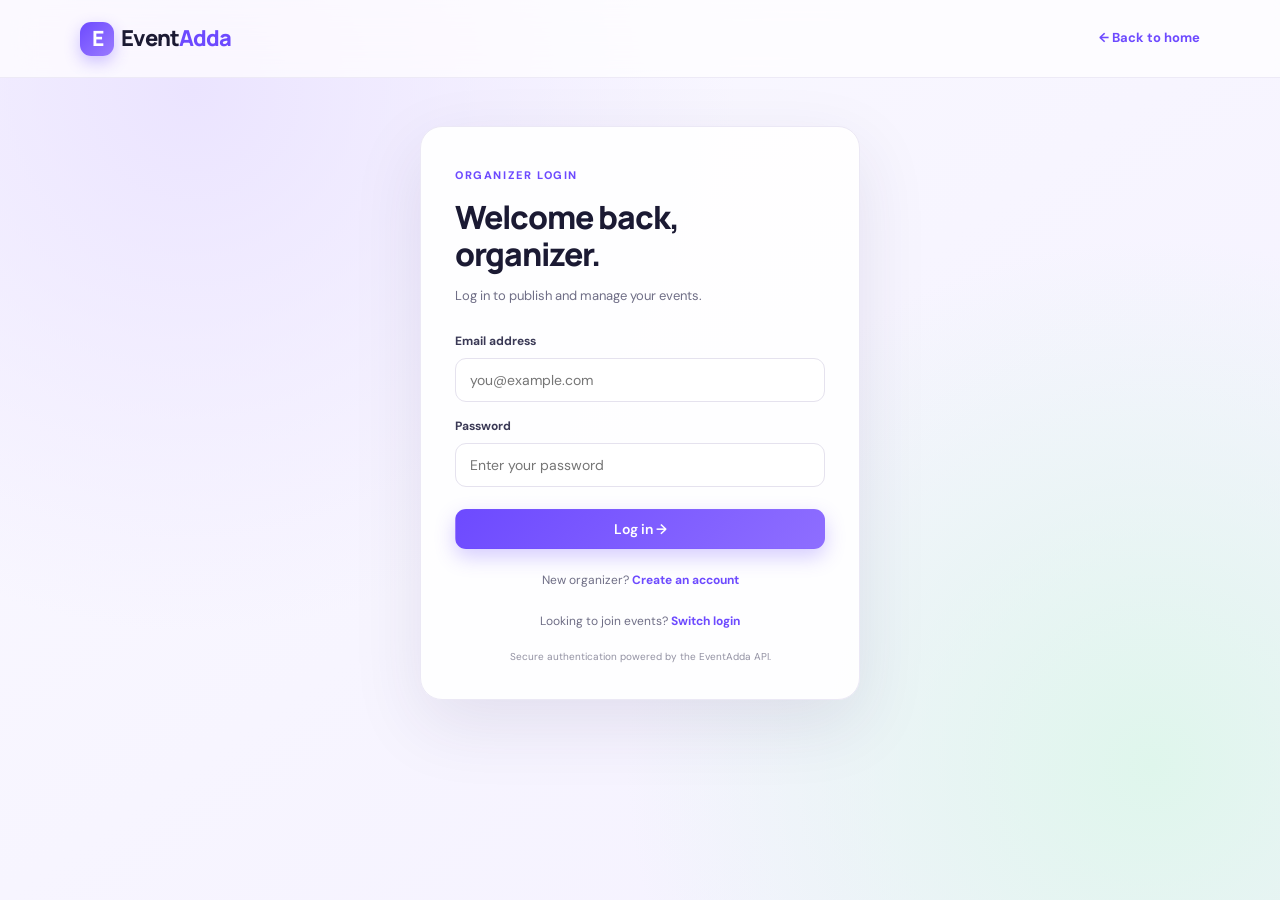
==== frontend/dashboard-organizer.html @ 8dee36c6 "feat: integrate Stage 1 backend and frontend" ====
<!doctype html><html lang="en"><head><meta charset="utf-8"><meta name="viewport" content="width=device-width,initial-scale=1"><title>Organizer dashboard | EventAdda</title><link rel="stylesheet" href="css/style.css"><link rel="stylesheet" href="css/extra.css"></head><body data-page="organizer-dashboard"><header class="header"><a class="brand" href="index.html"><span class="brand-icon">E</span> Event<span>Adda</span></a><nav><a href="events.html">All events</a><a href="index.html#categories">Categories</a><a href="index.html#how">How it works</a></nav><div class="header-actions"><a class="btn btn-light" href="login.html">Log in</a><a class="btn btn-primary" href="signup.html">Get started</a></div><button class="menu-toggle" aria-label="Open menu">☰</button></header><main class="container events-page"><span class="eyebrow">ORGANIZER DASHBOARD</span><h1>Welcome, <em id="userName"></em></h1><p class="muted">Manage your organizer profile and prepare your events.</p><div id="stage1ProfileSection" class="profile-panel"></div><div id="eventsStatusBanner"></div><div class="auth-wrap"><section class="auth-card auth-card-wide"><span class="eyebrow">YOUR EVENT</span><h1 id="formTitle">Publish a new event</h1><form id="eventForm"><div class="form-grid"><div class="field"><label for="evTitle">Event title</label><input id="evTitle" required maxlength="80" placeholder="e.g. Build for Tomorrow"></div><div class="field"><label for="evCategory">Category</label><select id="evCategory" required><option>Hackathon</option><option>Tech Talk</option><option>Workshop</option><option>Startup</option><option>Music</option><option>Sports</option><option>Art</option><option>Food</option></select></div><div class="field"><label for="evDate">Date</label><input id="evDate" type="date" required></div><div class="field"><label for="evTime">Start time</label><input id="evTime" type="time" required></div><div class="field"><label for="evMode">Mode</label><select id="evMode" required><option>In-person</option><option>Online</option><option>Hybrid</option></select></div><div class="field"><label for="evCity">City</label><input id="evCity" required maxlength="40" placeholder="e.g. Mumbai (or Online)"></div></div><label for="evVenue">Venue or meeting link</label><input id="evVenue" maxlength="120" placeholder="e.g. Innovation Hub, Andheri"><label for="evDesc">Short description</label><textarea id="evDesc" required maxlength="160" rows="2" placeholder="One or two lines shown on the event card"></textarea><label for="evDetails">Full details</label><textarea id="evDetails" maxlength="1500" rows="5" placeholder="Agenda, eligibility, prizes, what to bring…"></textarea><label for="evFormUrl">Google Form URL for registration</label><input id="evFormUrl" type="url" required placeholder="https://forms.gle/…"><button id="submitBtn" class="btn btn-primary full-width" type="submit">Publish event →</button><div id="cancelWrap" hidden><button id="cancelEdit" class="btn btn-light full-width" type="button">Cancel editing</button></div><p id="formMessage" class="form-message" aria-live="polite"></p></form></section></div><div class="section-heading dash-section"><div><span class="eyebrow">YOUR EVENTS</span><h2>Published by you</h2><p>Edit or delete the events you published.</p></div><a class="text-link" href="events.html">View all listings →</a></div><div id="myEvents" class="event-grid"></div><p id="myEmpty" class="empty-state" hidden>You have not published any events yet. Use the form above to publish your first one.</p><div class="section-heading dash-section"><div><span class="eyebrow">ALL EVENTS</span><h2>From other organizers</h2><p>You can view these, but only their owners can change them.</p></div></div><div id="otherEvents" class="event-grid"></div><p id="otherEmpty" class="empty-state" hidden>No events from other organizers yet.</p></main><footer class="footer"><a class="brand" href="index.html"><span class="brand-icon">E</span> Event<span>Adda</span></a><p>Discover. Connect. Participate.</p><span>© 2026 EventAdda</span></footer><script src="js/main.js"></script></body></html>
---- frontend/css/style.css ----
@import url('https://fonts.googleapis.com/css2?family=DM+Sans:wght@400;500;600;700&family=Manrope:wght@400;500;600;700;800&display=swap');

/* ============ Design tokens ============ */
:root{
  --ink:#1b1a33;--muted:#6f6e86;--purple:#6d4aff;--purple-dark:#5535df;--purple-soft:#f0ebff;
  --line:#ebe8f5;--surface:#fff;--soft:#f8f7fc;
  --grad:linear-gradient(135deg,#6d4aff 0%,#9a7bff 100%);
  --shadow-sm:0 4px 14px rgba(40,28,100,.06);
  --shadow-md:0 18px 44px rgba(40,28,100,.11);
  --ease:cubic-bezier(.22,.8,.3,1);
}
*{box-sizing:border-box}
html{scroll-behavior:smooth;scroll-padding-top:92px}
body{margin:0;font-family:'DM Sans',Arial,sans-serif;color:var(--ink);background:#fff;line-height:1.6;-webkit-font-smoothing:antialiased;overflow-x:hidden}
::selection{background:#d9cfff;color:var(--ink)}
a{color:inherit;text-decoration:none}
.container{width:min(1120px,calc(100% - 48px));margin:auto}

/* ============ Keyframes ============ */
@keyframes fadeUp{from{opacity:0;transform:translateY(18px)}to{opacity:1;transform:none}}
@keyframes fadeIn{from{opacity:0}to{opacity:1}}
@keyframes floatTilt{0%,100%{transform:rotate(-2deg) translateY(0)}50%{transform:rotate(-2deg) translateY(-12px)}}
@keyframes float{0%,100%{transform:translateY(0)}50%{transform:translateY(-9px)}}
@keyframes drift{from{background-position:0 0,0 0}to{background-position:35% 25%,0 0}}
@keyframes shine{from{transform:translateX(-120%) skewX(-20deg)}to{transform:translateX(220%) skewX(-20deg)}}
@keyframes pulseDot{0%,100%{box-shadow:0 0 0 0 rgba(109,74,255,.35)}50%{box-shadow:0 0 0 7px rgba(109,74,255,0)}}

/* ============ Header ============ */
.header{position:sticky;top:0;z-index:50;height:78px;padding:0 max(24px,calc((100% - 1120px)/2));display:flex;align-items:center;justify-content:space-between;gap:24px;background:rgba(255,255,255,.82);backdrop-filter:saturate(180%) blur(16px);-webkit-backdrop-filter:saturate(180%) blur(16px);border-bottom:1px solid rgba(235,232,245,.9);animation:fadeIn .6s ease both}
.brand{display:inline-flex;align-items:center;gap:7px;font-family:Manrope,sans-serif;font-size:22px;font-weight:800;letter-spacing:-1px;white-space:nowrap}
.brand>span:last-child{color:var(--purple);margin-left:-7px}
.brand-icon{display:inline-grid;place-items:center;width:34px;height:34px;border-radius:11px;background:var(--grad);color:#fff;font-size:21px;box-shadow:0 6px 16px rgba(109,74,255,.32);transition:transform .4s var(--ease)}
.brand:hover .brand-icon{transform:rotate(-8deg) scale(1.08)}
.header nav{display:flex;gap:30px;color:#5f5e76;font-size:14px;font-weight:500}
.header nav a{position:relative;padding:4px 0;transition:color .25s}
.header nav a::after{content:"";position:absolute;left:0;bottom:-2px;width:100%;height:2px;border-radius:2px;background:var(--grad);transform:scaleX(0);transform-origin:left;transition:transform .35s var(--ease)}
.header nav a:hover,.text-link:hover{color:var(--purple)}
.header nav a:hover::after{transform:scaleX(1)}
.header-actions{display:flex;gap:10px}
.menu-toggle{display:none;border:0;background:none;font-size:24px;cursor:pointer;color:var(--ink);transition:transform .25s}
.menu-toggle:active{transform:scale(.9)}

/* ============ Buttons ============ */
.btn{position:relative;overflow:hidden;display:inline-flex;align-items:center;justify-content:center;gap:10px;padding:10px 17px;border:1px solid transparent;border-radius:11px;font:600 14px 'DM Sans',sans-serif;cursor:pointer;transition:transform .25s var(--ease),box-shadow .25s,background .3s,border-color .25s,color .25s}
.btn:active{transform:scale(.97)}
.btn-primary{background:var(--grad);background-size:140% 100%;background-position:0 0;color:#fff;box-shadow:0 8px 20px rgba(109,74,255,.28)}
.btn-primary::after{content:"";position:absolute;top:0;bottom:0;left:0;width:40%;background:linear-gradient(90deg,transparent,rgba(255,255,255,.35),transparent);transform:translateX(-120%) skewX(-20deg);pointer-events:none}
.btn-primary:hover{background-position:100% 0;transform:translateY(-2px);box-shadow:0 14px 28px rgba(109,74,255,.36)}
.btn-primary:hover::after{animation:shine .9s ease}
.btn-light{background:#fff;border-color:#e8e5f0;color:var(--ink)}
.btn-light:hover{border-color:#bdb0ff;color:var(--purple);transform:translateY(-2px);box-shadow:var(--shadow-sm)}
.btn-large{padding:14px 22px;font-size:15px;border-radius:12px}
.btn:focus-visible,a:focus-visible,input:focus-visible,select:focus-visible{outline:2px solid #a99aff;outline-offset:2px}
.full-width{width:100%}

/* ============ Typography ============ */
.eyebrow{display:inline-block;font-size:11px;font-weight:800;letter-spacing:1.6px;color:var(--purple)}
h1,h2,h3{font-family:Manrope,sans-serif;letter-spacing:-1px;line-height:1.16;margin-top:0}
h1{font-size:clamp(38px,4.6vw,58px);margin:17px 0 20px;font-weight:800}
h1 em{font-style:normal;background:var(--grad);-webkit-background-clip:text;background-clip:text;color:transparent;-webkit-text-fill-color:transparent}
.hero-copy>p,.section-heading p,.muted{color:var(--muted)}

/* ============ Hero ============ */
.hero{display:grid;grid-template-columns:1.05fr .95fr;gap:65px;align-items:center;padding-top:78px;padding-bottom:82px;min-height:560px}
.hero-copy>*{animation:fadeUp .8s var(--ease) both}
.hero-copy>:nth-child(1){animation-delay:.05s}
.hero-copy>:nth-child(2){animation-delay:.15s}
.hero-copy>:nth-child(3){animation-delay:.25s}
.hero-copy>:nth-child(4){animation-delay:.35s}
.hero-copy>:nth-child(5){animation-delay:.45s}
.hero-copy>p{max-width:510px;font-size:17px;line-height:1.8}
.hero-actions{display:flex;gap:10px;flex-wrap:wrap;margin-top:28px}
.trust-note{margin-top:25px;color:#7a7990;font-size:12px}
.hero-art{position:relative;min-height:390px;display:grid;place-items:center;border-radius:35px;background:radial-gradient(circle at 70% 20%,#e1d7ff 0,transparent 38%),radial-gradient(circle at 20% 85%,#d9f5ea 0,transparent 40%),linear-gradient(145deg,#f7f4ff,#f1efff 65%,#e7f8f2);background-size:130% 130%,130% 130%,100% 100%;overflow:visible;animation:drift 14s ease-in-out infinite alternate,fadeUp .9s var(--ease) .2s both;box-shadow:inset 0 0 0 1px rgba(255,255,255,.7)}
.event-preview{width:min(310px,75%);background:#fff;border-radius:20px;overflow:hidden;box-shadow:0 30px 70px rgba(58,40,123,.2);transform:rotate(-2deg);animation:floatTilt 7s ease-in-out infinite}
.preview-banner{height:145px;background:linear-gradient(135deg,#6d4aff,#a994ff 70%,#c4b6ff);padding:18px;color:#fff;font-size:9px;letter-spacing:1.4px;font-weight:800}
.banner-symbol{font-size:76px;line-height:1.25;text-align:center;color:rgba(255,255,255,.6)}
.preview-body{padding:20px}
.preview-body h3{font-size:20px;margin:12px 0 6px}
.preview-body p,.event-card-body p{font-size:13px;color:var(--muted)}
.preview-footer{display:flex;align-items:center;justify-content:space-between;font-size:10px;color:#77778c;margin-top:18px}
.match{background:#e5f8ef;color:#168257;padding:5px 7px;border-radius:6px;font-size:10px;font-weight:700}
.floating-card{position:absolute;display:flex;gap:11px;align-items:center;background:rgba(255,255,255,.92);backdrop-filter:blur(10px);-webkit-backdrop-filter:blur(10px);padding:13px 16px;border-radius:14px;box-shadow:0 14px 36px rgba(51,36,93,.14);font-size:12px;border:1px solid rgba(255,255,255,.8)}
.floating-card small{display:block;color:var(--muted);font-size:10px;margin-top:2px}
.floating-top{top:40px;right:-20px;animation:float 5.5s ease-in-out infinite}
.floating-bottom{bottom:35px;left:-22px;animation:float 6.5s ease-in-out -2s infinite}
.float-icon{width:32px;height:32px;border-radius:10px;background:var(--purple-soft);color:var(--purple);display:grid;place-items:center;font-size:18px}
.green-icon{background:#e5f8ef;color:#168257}

/* ============ Tags ============ */
.tag,.pill{font-size:10px;font-weight:800;letter-spacing:.4px;padding:5px 9px;border-radius:7px;display:inline-block}
.tag-purple{color:#6847e8;background:#f0ebff}
.tag-orange{color:#b85b1b;background:#fff0e5}
.tag-green{color:#19805c;background:#e5f8ef}
.tag-pink{color:#b8407d;background:#ffedf5}

/* ============ Sections ============ */
.section{padding-top:35px;padding-bottom:90px}
.section-heading{display:flex;align-items:end;justify-content:space-between;gap:20px;margin-bottom:28px}
.section-heading h2,.cta h2{font-size:34px;margin:10px 0}
.section-heading p{margin:0}
.text-link{font-size:13px;font-weight:700;color:var(--purple);white-space:nowrap;transition:color .25s,transform .25s}
.text-link:hover{transform:translateX(3px)}

/* ============ Category cards ============ */
.category-grid{display:grid;grid-template-columns:repeat(4,1fr);gap:16px}
.category-card{--c:#6d4aff;--cs:#eee9ff;position:relative;overflow:hidden;padding:23px 20px 21px;border:1px solid var(--line);border-radius:18px;background:#fff;transition:transform .35s var(--ease),box-shadow .35s,border-color .3s;animation:fadeUp .7s var(--ease) both}
.category-card::before{content:"";position:absolute;left:0;right:0;top:0;height:3px;background:var(--c);transform:scaleX(0);transform-origin:left;transition:transform .45s var(--ease)}
.category-card::after{content:"";position:absolute;right:-40px;top:-40px;width:130px;height:130px;border-radius:50%;background:var(--cs);opacity:0;transform:scale(.6);transition:opacity .4s,transform .5s var(--ease);z-index:0}
.category-card>*{position:relative;z-index:1}
.category-card:hover{transform:translateY(-6px);box-shadow:var(--shadow-md);border-color:transparent}
.category-card:hover::before{transform:scaleX(1)}
.category-card:hover::after{opacity:.7;transform:scale(1)}
.category-card:nth-child(1){animation-delay:.04s}.category-card:nth-child(2){animation-delay:.08s}.category-card:nth-child(3){animation-delay:.12s}.category-card:nth-child(4){animation-delay:.16s}.category-card:nth-child(5){animation-delay:.2s}.category-card:nth-child(6){animation-delay:.24s}.category-card:nth-child(7){animation-delay:.28s}.category-card:nth-child(8){animation-delay:.32s}
.category-icon{width:48px;height:48px;display:grid;place-items:center;border-radius:14px;font-size:25px;background:var(--cs);color:var(--c);transition:transform .45s var(--ease)}
.category-card:hover .category-icon{transform:scale(1.12) rotate(-6deg)}
.category-card h3{font-size:17px;margin:20px 0 8px;letter-spacing:-.4px}
.category-card p{font-size:12px;color:var(--muted);min-height:40px;margin:0 0 17px}
.category-card b{display:inline-block;font-size:11px;color:var(--c);transition:transform .3s var(--ease)}
.category-card:hover b{transform:translateX(5px)}
.purple-card{--c:#6d4aff;--cs:#eee9ff}
.orange-card{--c:#d36b20;--cs:#fff0e5}
.green-card{--c:#168257;--cs:#e5f8ef}
.pink-card{--c:#c04480;--cs:#ffedf5}

/* ============ How it works ============ */
.how-section{background:linear-gradient(180deg,#faf9fe,#f5f2ff);padding:78px 0}
.centered{justify-content:center;text-align:center}
.steps-grid{display:grid;grid-template-columns:repeat(3,1fr);gap:22px;margin-top:38px}
.step{background:#fff;border:1px solid var(--line);border-radius:18px;padding:26px;transition:transform .35s var(--ease),box-shadow .35s}
.step:hover{transform:translateY(-5px);box-shadow:var(--shadow-md)}
.step>span{display:inline-block;color:var(--purple);font-size:12px;font-weight:800;background:var(--purple-soft);padding:8px 10px;border-radius:9px;transition:background .3s,color .3s}
.step:hover>span{background:var(--grad);color:#fff}
.step h3{font-size:18px;margin:22px 0 9px}
.step p{font-size:13px;color:var(--muted);margin:0}

/* ============ CTA ============ */
.cta{display:flex;justify-content:space-between;align-items:center;gap:24px;margin-top:70px;margin-bottom:70px;padding:52px 56px;border-radius:28px;background:linear-gradient(135deg,#f4f0ff,#ebe6ff 55%,#e4f8f0);box-shadow:inset 0 0 0 1px rgba(255,255,255,.8)}
.cta h2{max-width:570px}
.cta p{color:var(--muted);margin-bottom:0}

/* ============ Footer ============ */
.footer{border-top:1px solid var(--line);padding:24px max(24px,calc((100% - 1120px)/2));display:flex;align-items:center;justify-content:space-between;gap:20px;color:var(--muted);font-size:11px}
.footer .brand{color:var(--ink);font-size:18px}
.footer .brand-icon{width:29px;height:29px;font-size:17px}
.footer p{margin:0}

/* ============ Auth ============ */
.auth-page{min-height:100vh;background:radial-gradient(circle at 15% 10%,#ebe4ff 0,transparent 40%),radial-gradient(circle at 90% 85%,#dff6ec 0,transparent 38%),linear-gradient(145deg,#faf9ff,#f4f1ff);background-attachment:fixed}
.auth-page .header{padding-left:max(24px,calc((100% - 1120px)/2));padding-right:max(24px,calc((100% - 1120px)/2));background:rgba(255,255,255,.7)}
.auth-wrap{padding:48px 20px 65px;display:flex;justify-content:center}
.auth-card{width:min(440px,100%);background:rgba(255,255,255,.94);border:1px solid var(--line);border-radius:22px;padding:34px;box-shadow:0 24px 70px rgba(51,36,93,.10);animation:fadeUp .8s var(--ease) both}
.auth-card-wide{width:min(650px,100%)}
.auth-card h1{font-size:32px;margin:12px 0}
.auth-card .muted{font-size:13px;margin-bottom:25px}
.auth-card form>label,.field label{display:block;font-size:12px;font-weight:700;margin:15px 0 7px;color:#3a3955}
.auth-card input:not([type=checkbox]),.auth-card select,.filter-row input,.filter-row select{width:100%;padding:12px 14px;border:1px solid #e5e2ee;border-radius:11px;background:#fff;color:var(--ink);font:14px 'DM Sans',sans-serif;outline:none;transition:border-color .25s,box-shadow .25s,transform .25s}
.auth-card input:hover:not([type=checkbox]),.auth-card select:hover,.filter-row input:hover,.filter-row select:hover{border-color:#cfc6f5}
.auth-card input:focus,.auth-card select:focus,.filter-row input:focus,.filter-row select:focus{border-color:#8f78ff;box-shadow:0 0 0 4px rgba(109,74,255,.12)}
.auth-card form>.btn{margin-top:22px}
.auth-bottom{text-align:center;font-size:12px;color:var(--muted);margin:22px 0 0}
.auth-bottom a{color:var(--purple);font-weight:700;transition:opacity .2s}
.auth-bottom a:hover{opacity:.7}
.fine-print{font-size:10px;color:#9291a2;text-align:center;margin:18px 0 0}
.form-message{font-size:12px;color:#b84040}
.form-message:not(:empty){animation:fadeUp .35s var(--ease) both}
.form-message.success{color:#168257}
.form-grid{display:grid;grid-template-columns:1fr 1fr;gap:0 16px}
.field label{margin-top:11px}
fieldset{border:1px solid var(--line);border-radius:14px;margin:22px 0 0;padding:15px}
legend{font-size:12px;font-weight:700;padding:0 6px}
.interest-options{display:grid;grid-template-columns:1fr 1fr;gap:12px;font-size:12px}
.interest-options label{display:flex;gap:8px;align-items:center;cursor:pointer;transition:color .2s}
.interest-options label:hover{color:var(--purple)}
.interest-options input{accent-color:var(--purple);width:15px;height:15px;cursor:pointer}

/* ============ Events ============ */
.events-page{padding-top:60px;padding-bottom:90px}
.events-page>*{animation:fadeUp .7s var(--ease) both}
.events-page>:nth-child(2){animation-delay:.05s}
.events-page>:nth-child(3){animation-delay:.1s}
.events-page>:nth-child(4){animation-delay:.15s}
.events-page h1{font-size:43px;margin:12px 0}
.events-page>.muted{margin-top:-5px}
.filter-row{display:flex;gap:12px;margin:28px 0 22px}
.filter-row input{flex:1}
.filter-row select{width:200px;cursor:pointer}
.demo-notice{background:#fff8e8;border:1px solid #f6e7bd;color:#8b6817;border-radius:11px;padding:12px 15px;font-size:12px;margin-bottom:22px}
.event-grid{display:grid;grid-template-columns:repeat(4,1fr);gap:18px}
.event-card{border:1px solid var(--line);border-radius:17px;overflow:hidden;background:#fff;transition:transform .35s var(--ease),box-shadow .35s,border-color .3s;animation:fadeUp .5s var(--ease) both}
.event-card:nth-child(2){animation-delay:.04s}.event-card:nth-child(3){animation-delay:.08s}.event-card:nth-child(4){animation-delay:.12s}.event-card:nth-child(n+5){animation-delay:.16s}
.event-card:hover{transform:translateY(-6px);box-shadow:var(--shadow-md);border-color:transparent}
.event-card-art{height:145px;display:flex;align-items:center;justify-content:center;position:relative;font-size:70px;overflow:hidden;transition:transform .6s var(--ease)}
.event-card:hover .event-card-art{transform:scale(1.05)}
.event-card-art>span{position:absolute;left:14px;top:13px;font-size:9px;letter-spacing:1px;font-weight:800}
.art-purple{background:linear-gradient(135deg,#f1ecff,#ddd3ff);color:#7654f6}
.art-orange{background:linear-gradient(135deg,#fff3ea,#ffdcc2);color:#d36b20}
.art-green{background:linear-gradient(135deg,#eafaf2,#c9efdc);color:#168257}
.art-pink{background:linear-gradient(135deg,#fff0f6,#ffd3e5);color:#c04480}
.event-card-body{padding:16px}
.event-card-body h3{font-size:17px;margin:12px 0 6px;letter-spacing:-.4px}
.event-card-body p{min-height:60px}
.event-meta{font-size:11px;color:var(--muted);margin:15px 0}
.event-card-body .btn{font-size:11px;padding:9px}
.empty-state{text-align:center;padding:35px;color:var(--muted)}

/* ============ Responsive ============ */
@media(max-width:900px){
  .hero{gap:35px}
  .category-grid,.event-grid{grid-template-columns:repeat(2,1fr)}
  .floating-top{right:-8px}
  .floating-bottom{left:-8px}
  .header nav{gap:15px}
}
@media(max-width:650px){
  .header{height:68px}
  .header nav,.header-actions{display:none}
  .menu-toggle{display:block}
  .header.menu-open{height:auto;min-height:68px;flex-wrap:wrap;padding-top:16px;padding-bottom:16px}
  .header.menu-open nav,.header.menu-open .header-actions{display:flex;width:100%;justify-content:center;animation:fadeUp .35s var(--ease) both}
  .hero{grid-template-columns:1fr;padding-top:52px;padding-bottom:55px;gap:38px}
  .hero-art{min-height:340px;margin:0 10px}
  .floating-top{right:-10px;top:22px}
  .floating-bottom{left:-10px;bottom:20px}
  .section{padding-bottom:60px}
  .section-heading{align-items:start;flex-direction:column}
  .section-heading h2,.cta h2{font-size:28px}
  .category-grid,.steps-grid,.event-grid{grid-template-columns:1fr 1fr;gap:11px}
  .category-card{padding:17px 14px}
  .category-card h3{font-size:15px}
  .category-card p{font-size:11px}
  .category-card b{font-size:10px}
  .how-section{padding:58px 0}
  .steps-grid{grid-template-columns:1fr}
  .cta{align-items:start;flex-direction:column;padding:34px 24px;margin-top:52px;margin-bottom:52px;border-radius:22px}
  .footer{align-items:flex-start;flex-direction:column;gap:10px}
  .form-grid{grid-template-columns:1fr}
  .auth-card{padding:25px 20px}
  .auth-wrap{padding-top:25px}
  .filter-row{flex-direction:column}
  .filter-row select{width:100%}
  .events-page{padding-top:40px}
  .events-page h1{font-size:34px}
}
@media(max-width:390px){
  .category-grid,.event-grid{grid-template-columns:1fr}
  .hero-actions .btn{width:100%}
  .interest-options{grid-template-columns:1fr}
}

/* ============ Respect reduced motion ============ */
@media(prefers-reduced-motion:reduce){
  *,*::before,*::after{animation-duration:.01ms!important;animation-iteration-count:1!important;transition-duration:.01ms!important;scroll-behavior:auto!important}
}
---- frontend/css/extra.css ----
/* Rules for the dashboard / detail elements added with the new features. */
.auth-card textarea{width:100%;padding:12px 14px;border:1px solid #e5e2ee;border-radius:11px;background:#fff;color:var(--ink);font:14px 'DM Sans',sans-serif;outline:none;resize:vertical;transition:border-color .25s,box-shadow .25s}
.auth-card textarea:hover{border-color:#cfc6f5}
.auth-card textarea:focus{border-color:#8f78ff;box-shadow:0 0 0 4px rgba(109,74,255,.12)}
.stack{display:grid;gap:10px;margin-top:22px}
.event-card-body .stack{margin-top:0}
.pre{white-space:pre-line}
#cancelWrap .btn{margin-top:12px}
.dash-section{margin-top:60px}
.btn[disabled]{opacity:.6;cursor:not-allowed;transform:none!important}
.profile-panel{margin:24px 0 32px}
.profile-panel .auth-card{width:100%;max-width:100%;padding:26px 28px}
.profile-header{display:flex;align-items:center;justify-content:space-between;gap:16px;flex-wrap:wrap}
.profile-summary{display:flex;gap:12px;flex-wrap:wrap;margin-top:10px;font-size:13px;color:var(--muted)}
.status-banner{background:#f4f0ff;border:1px solid #dfd6ff;color:#4a32b8;border-radius:12px;padding:13px 16px;font-size:13px;margin:18px 0 22px;display:flex;align-items:center;justify-content:space-between;gap:12px;flex-wrap:wrap}
.status-banner.warn{background:#fff8e8;border-color:#f6e7bd;color:#8b6817}
.status-banner.error{background:#fff0f0;border-color:#f5c2c2;color:#a63232}
.inline-actions{display:flex;gap:10px;flex-wrap:wrap;margin-top:14px}
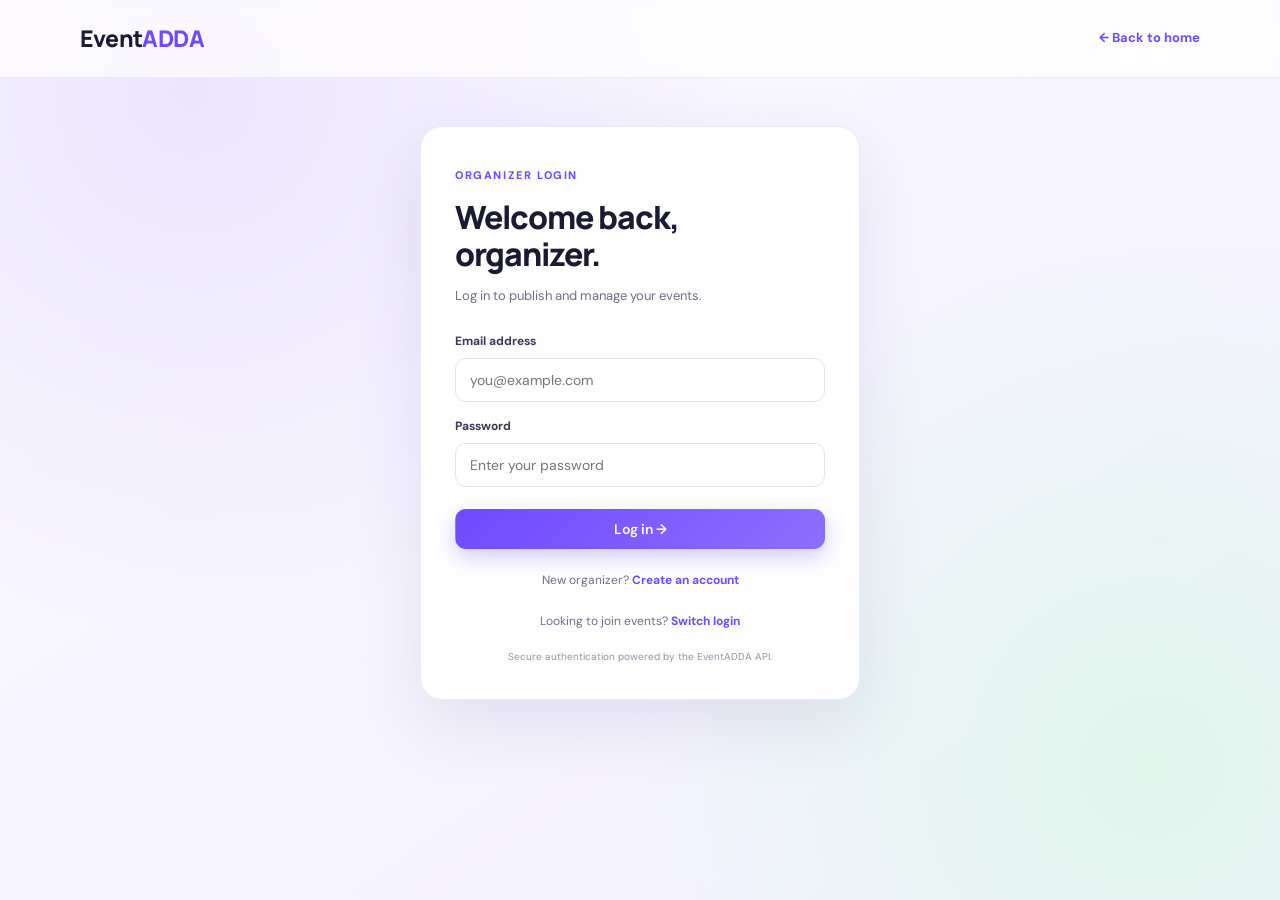
==== commit 6faabc88: "Complete Stage 2 and redesign EventADDA frontend" ====
--- a/frontend/dashboard-organizer.html
+++ b/frontend/dashboard-organizer.html
@@ -1 +1 @@
-<!doctype html><html lang="en"><head><meta charset="utf-8"><meta name="viewport" content="width=device-width,initial-scale=1"><title>Organizer dashboard | EventAdda</title><link rel="stylesheet" href="css/style.css"><link rel="stylesheet" href="css/extra.css"></head><body data-page="organizer-dashboard"><header class="header"><a class="brand" href="index.html"><span class="brand-icon">E</span> Event<span>Adda</span></a><nav><a href="events.html">All events</a><a href="index.html#categories">Categories</a><a href="index.html#how">How it works</a></nav><div class="header-actions"><a class="btn btn-light" href="login.html">Log in</a><a class="btn btn-primary" href="signup.html">Get started</a></div><button class="menu-toggle" aria-label="Open menu">☰</button></header><main class="container events-page"><span class="eyebrow">ORGANIZER DASHBOARD</span><h1>Welcome, <em id="userName"></em></h1><p class="muted">Manage your organizer profile and prepare your events.</p><div id="stage1ProfileSection" class="profile-panel"></div><div id="eventsStatusBanner"></div><div class="auth-wrap"><section class="auth-card auth-card-wide"><span class="eyebrow">YOUR EVENT</span><h1 id="formTitle">Publish a new event</h1><form id="eventForm"><div class="form-grid"><div class="field"><label for="evTitle">Event title</label><input id="evTitle" required maxlength="80" placeholder="e.g. Build for Tomorrow"></div><div class="field"><label for="evCategory">Category</label><select id="evCategory" required><option>Hackathon</option><option>Tech Talk</option><option>Workshop</option><option>Startup</option><option>Music</option><option>Sports</option><option>Art</option><option>Food</option></select></div><div class="field"><label for="evDate">Date</label><input id="evDate" type="date" required></div><div class="field"><label for="evTime">Start time</label><input id="evTime" type="time" required></div><div class="field"><label for="evMode">Mode</label><select id="evMode" required><option>In-person</option><option>Online</option><option>Hybrid</option></select></div><div class="field"><label for="evCity">City</label><input id="evCity" required maxlength="40" placeholder="e.g. Mumbai (or Online)"></div></div><label for="evVenue">Venue or meeting link</label><input id="evVenue" maxlength="120" placeholder="e.g. Innovation Hub, Andheri"><label for="evDesc">Short description</label><textarea id="evDesc" required maxlength="160" rows="2" placeholder="One or two lines shown on the event card"></textarea><label for="evDetails">Full details</label><textarea id="evDetails" maxlength="1500" rows="5" placeholder="Agenda, eligibility, prizes, what to bring…"></textarea><label for="evFormUrl">Google Form URL for registration</label><input id="evFormUrl" type="url" required placeholder="https://forms.gle/…"><button id="submitBtn" class="btn btn-primary full-width" type="submit">Publish event →</button><div id="cancelWrap" hidden><button id="cancelEdit" class="btn btn-light full-width" type="button">Cancel editing</button></div><p id="formMessage" class="form-message" aria-live="polite"></p></form></section></div><div class="section-heading dash-section"><div><span class="eyebrow">YOUR EVENTS</span><h2>Published by you</h2><p>Edit or delete the events you published.</p></div><a class="text-link" href="events.html">View all listings →</a></div><div id="myEvents" class="event-grid"></div><p id="myEmpty" class="empty-state" hidden>You have not published any events yet. Use the form above to publish your first one.</p><div class="section-heading dash-section"><div><span class="eyebrow">ALL EVENTS</span><h2>From other organizers</h2><p>You can view these, but only their owners can change them.</p></div></div><div id="otherEvents" class="event-grid"></div><p id="otherEmpty" class="empty-state" hidden>No events from other organizers yet.</p></main><footer class="footer"><a class="brand" href="index.html"><span class="brand-icon">E</span> Event<span>Adda</span></a><p>Discover. Connect. Participate.</p><span>© 2026 EventAdda</span></footer><script src="js/main.js"></script></body></html>+<!doctype html><html lang="en"><head><meta charset="utf-8"><meta name="viewport" content="width=device-width,initial-scale=1"><title>Organizer dashboard | EventADDA</title><link rel="stylesheet" href="css/style.css"><link rel="stylesheet" href="css/extra.css"></head><body data-page="organizer-dashboard"><header class="header"><a class="brand" href="index.html">Event<span>ADDA</span></a><nav><a href="events.html">All events</a><a href="index.html#categories">Categories</a><a href="index.html#how">How it works</a></nav><div class="header-actions"><a class="btn btn-light" href="login.html">Log in</a><a class="btn btn-primary" href="signup.html">Get started</a></div><button class="menu-toggle" aria-label="Open menu">☰</button></header><main class="container events-page"><span class="eyebrow">ORGANIZER DASHBOARD</span><h1>Welcome, <em id="userName"></em></h1><p class="muted">Manage your organizer profile and prepare your events.</p><div id="stage1ProfileSection" class="profile-panel"></div><div id="eventsStatusBanner"></div><div class="auth-wrap"><section class="auth-card auth-card-wide"><span class="eyebrow">YOUR EVENT</span><h1 id="formTitle">Publish a new event</h1><form id="eventForm"><div class="form-grid"><div class="field"><label for="evTitle">Event title</label><input id="evTitle" required maxlength="80" placeholder="e.g. Build for Tomorrow"></div><div class="field"><label for="evCategory">Category</label><select id="evCategory" required><option>Hackathon</option><option>Tech Talk</option><option>Workshop</option><option>Startup</option><option>Music</option><option>Sports</option><option>Art</option><option>Food</option></select></div><div class="field"><label for="evDate">Date</label><input id="evDate" type="date" required></div><div class="field"><label for="evTime">Start time</label><input id="evTime" type="time" required></div><div class="field"><label for="evMode">Mode</label><select id="evMode" required><option>In-person</option><option>Online</option><option>Hybrid</option></select></div><div class="field"><label for="evCity">City</label><input id="evCity" required maxlength="40" placeholder="e.g. Mumbai (or Online)"></div><div class="field"><label for="evPriceType">Event pricing</label><select id="evPriceType" required><option value="free">Free</option><option value="paid">Paid</option></select></div><div class="field" id="evPriceAmountField" hidden><label for="evPriceAmount">Price in INR (₹)</label><input id="evPriceAmount" type="number" min="1" step="0.01" placeholder="e.g. 499"></div></div><label for="evVenue">Venue or meeting link</label><input id="evVenue" maxlength="120" placeholder="e.g. Innovation Hub, Andheri"><label for="evDesc">Short description</label><textarea id="evDesc" required maxlength="160" rows="2" placeholder="One or two lines shown on the event card"></textarea><label for="evDetails">Full details</label><textarea id="evDetails" maxlength="1500" rows="5" placeholder="Agenda, eligibility, prizes, what to bring…"></textarea><label for="evFormUrl">Google Form URL for registration</label><input id="evFormUrl" type="url" required placeholder="https://forms.gle/…"><button id="submitBtn" class="btn btn-primary full-width" type="submit">Publish event →</button><div id="cancelWrap" hidden><button id="cancelEdit" class="btn btn-light full-width" type="button">Cancel editing</button></div><p id="formMessage" class="form-message" aria-live="polite"></p></form></section></div><div class="section-heading dash-section"><div><span class="eyebrow">YOUR EVENTS</span><h2>Published by you</h2><p>Edit or delete the events you published.</p></div><a class="text-link" href="events.html">View all listings →</a></div><div id="myEvents" class="event-grid"></div><p id="myEmpty" class="empty-state" hidden>You have not published any events yet. Use the form above to publish your first one.</p><div class="section-heading dash-section"><div><span class="eyebrow">ALL EVENTS</span><h2>From other organizers</h2><p>You can view these, but only their owners can change them.</p></div></div><div id="otherEvents" class="event-grid"></div><p id="otherEmpty" class="empty-state" hidden>No events from other organizers yet.</p></main><footer class="footer"><a class="brand" href="index.html">Event<span>ADDA</span></a><p>Discover. Connect. Participate.</p><span>© 2026 EventADDA</span></footer><script src="js/main.js"></script></body></html>
--- a/frontend/css/style.css
+++ b/frontend/css/style.css
@@ -27,10 +27,9 @@
 
 /* ============ Header ============ */
 .header{position:sticky;top:0;z-index:50;height:78px;padding:0 max(24px,calc((100% - 1120px)/2));display:flex;align-items:center;justify-content:space-between;gap:24px;background:rgba(255,255,255,.82);backdrop-filter:saturate(180%) blur(16px);-webkit-backdrop-filter:saturate(180%) blur(16px);border-bottom:1px solid rgba(235,232,245,.9);animation:fadeIn .6s ease both}
-.brand{display:inline-flex;align-items:center;gap:7px;font-family:Manrope,sans-serif;font-size:22px;font-weight:800;letter-spacing:-1px;white-space:nowrap}
-.brand>span:last-child{color:var(--purple);margin-left:-7px}
-.brand-icon{display:inline-grid;place-items:center;width:34px;height:34px;border-radius:11px;background:var(--grad);color:#fff;font-size:21px;box-shadow:0 6px 16px rgba(109,74,255,.32);transition:transform .4s var(--ease)}
-.brand:hover .brand-icon{transform:rotate(-8deg) scale(1.08)}
+.brand{display:inline-flex;align-items:baseline;font-family:Manrope,sans-serif;font-size:23px;font-weight:800;letter-spacing:-.8px;color:var(--ink);white-space:nowrap;transition:opacity .25s var(--ease)}
+.brand>span:last-child{color:var(--purple);letter-spacing:-.4px;font-weight:800}
+.brand:hover{opacity:.88}
 .header nav{display:flex;gap:30px;color:#5f5e76;font-size:14px;font-weight:500}
 .header nav a{position:relative;padding:4px 0;transition:color .25s}
 .header nav a::after{content:"";position:absolute;left:0;bottom:-2px;width:100%;height:2px;border-radius:2px;background:var(--grad);transform:scaleX(0);transform-origin:left;transition:transform .35s var(--ease)}
@@ -141,8 +140,7 @@
 
 /* ============ Footer ============ */
 .footer{border-top:1px solid var(--line);padding:24px max(24px,calc((100% - 1120px)/2));display:flex;align-items:center;justify-content:space-between;gap:20px;color:var(--muted);font-size:11px}
-.footer .brand{color:var(--ink);font-size:18px}
-.footer .brand-icon{width:29px;height:29px;font-size:17px}
+.footer .brand{color:var(--ink);font-size:19px}
 .footer p{margin:0}
 
 /* ============ Auth ============ */
--- a/frontend/css/extra.css
+++ b/frontend/css/extra.css
@@ -1,4 +1,6 @@
-/* Rules for the dashboard / detail elements added with the new features. */
+/* ============ EventADDA Editorial Discovery & Dashboard Enhancements ============ */
+
+/* Form & Dashboard Core */
 .auth-card textarea{width:100%;padding:12px 14px;border:1px solid #e5e2ee;border-radius:11px;background:#fff;color:var(--ink);font:14px 'DM Sans',sans-serif;outline:none;resize:vertical;transition:border-color .25s,box-shadow .25s}
 .auth-card textarea:hover{border-color:#cfc6f5}
 .auth-card textarea:focus{border-color:#8f78ff;box-shadow:0 0 0 4px rgba(109,74,255,.12)}
@@ -8,11 +10,998 @@
 #cancelWrap .btn{margin-top:12px}
 .dash-section{margin-top:60px}
 .btn[disabled]{opacity:.6;cursor:not-allowed;transform:none!important}
-.profile-panel{margin:24px 0 32px}
-.profile-panel .auth-card{width:100%;max-width:100%;padding:26px 28px}
-.profile-header{display:flex;align-items:center;justify-content:space-between;gap:16px;flex-wrap:wrap}
-.profile-summary{display:flex;gap:12px;flex-wrap:wrap;margin-top:10px;font-size:13px;color:var(--muted)}
-.status-banner{background:#f4f0ff;border:1px solid #dfd6ff;color:#4a32b8;border-radius:12px;padding:13px 16px;font-size:13px;margin:18px 0 22px;display:flex;align-items:center;justify-content:space-between;gap:12px;flex-wrap:wrap}
+
+/* Status Banners (Strictly for Warnings & Errors) */
+.status-banner{background:#f4f0ff;border:1px solid #dfd6ff;color:#4a32b8;border-radius:14px;padding:14px 18px;font-size:13px;margin:18px 0 22px;display:flex;align-items:center;justify-content:space-between;gap:12px;flex-wrap:wrap}
 .status-banner.warn{background:#fff8e8;border-color:#f6e7bd;color:#8b6817}
 .status-banner.error{background:#fff0f0;border-color:#f5c2c2;color:#a63232}
 .inline-actions{display:flex;gap:10px;flex-wrap:wrap;margin-top:14px}
+
+/* Editorial Discovery Hero */
+.discovery-hero{
+  position:relative;
+  display:flex;
+  align-items:flex-end;
+  justify-content:space-between;
+  gap:28px;
+  padding:34px 38px;
+  margin-bottom:26px;
+  border-radius:26px;
+  background:
+    radial-gradient(circle at 88% 18%,rgba(109,74,255,.14) 0,transparent 42%),
+    radial-gradient(circle at 12% 90%,rgba(22,130,87,.10) 0,transparent 38%),
+    linear-gradient(135deg,#faf8ff 0%,#f3efff 58%,#eefbf5 100%);
+  border:1px solid rgba(109,74,255,.13);
+  box-shadow:0 16px 44px rgba(38,24,96,.05),inset 0 1px 0 rgba(255,255,255,.85);
+}
+.discovery-hero-copy{max-width:680px}
+.discovery-hero h1{
+  font-size:clamp(32px,3.8vw,46px);
+  margin:10px 0 12px;
+  letter-spacing:-1.2px;
+  line-height:1.12;
+}
+.discovery-hero .muted{
+  font-size:15.5px;
+  line-height:1.65;
+  margin:0;
+  color:#585670;
+}
+.eyebrow-row{
+  display:flex;
+  align-items:center;
+  gap:12px;
+  flex-wrap:wrap;
+}
+.live-count-pill{
+  display:inline-flex;
+  align-items:center;
+  gap:7px;
+  padding:4px 11px;
+  border-radius:999px;
+  background:#fff;
+  border:1px solid rgba(109,74,255,.22);
+  color:var(--ink);
+  font-size:11px;
+  font-weight:700;
+  letter-spacing:.2px;
+  box-shadow:0 2px 8px rgba(109,74,255,.08);
+}
+.live-count-pill::before{
+  content:"";
+  width:7px;
+  height:7px;
+  border-radius:50%;
+  background:#16a34a;
+  box-shadow:0 0 0 3px rgba(22,163,74,.18);
+}
+.discovery-metrics{
+  display:flex;
+  gap:12px;
+  flex-wrap:wrap;
+}
+.metric-chip{
+  background:rgba(255,255,255,.88);
+  backdrop-filter:blur(10px);
+  border:1px solid rgba(226,220,245,.9);
+  border-radius:16px;
+  padding:13px 17px;
+  min-width:112px;
+  box-shadow:0 6px 20px rgba(40,28,100,.05);
+}
+.metric-chip strong{
+  display:block;
+  font-family:Manrope,sans-serif;
+  font-size:19px;
+  font-weight:800;
+  color:var(--ink);
+  letter-spacing:-.5px;
+}
+.metric-chip span{
+  display:block;
+  font-size:11px;
+  color:var(--muted);
+  margin-top:2px;
+  font-weight:500;
+}
+
+/* Participant Summary Chips & Profile Drawer */
+.participant-summary-bar{
+  display:flex;
+  align-items:center;
+  gap:8px;
+  flex-wrap:wrap;
+  margin-top:16px;
+}
+.summary-pill{
+  display:inline-flex;
+  align-items:center;
+  gap:6px;
+  padding:5px 12px;
+  border-radius:999px;
+  background:rgba(255,255,255,.9);
+  border:1px solid #e3ddf6;
+  font-size:12px;
+  font-weight:600;
+  color:#3c3a56;
+}
+.summary-pill-interest{
+  background:#f0ebff;
+  border-color:#d8ccff;
+  color:#5535df;
+}
+.discovery-hero-actions{
+  display:flex;
+  align-items:center;
+  gap:10px;
+  flex-shrink:0;
+}
+.profile-toggle-btn{
+  padding:11px 16px;
+  border-radius:12px;
+  font-weight:700;
+  background:rgba(255,255,255,.94);
+  border-color:#dcd4f8;
+  box-shadow:0 4px 14px rgba(40,28,100,.06);
+}
+.profile-toggle-btn[aria-expanded="true"]{
+  background:var(--ink);
+  color:#fff;
+  border-color:var(--ink);
+}
+.profile-panel{margin:0 0 24px}
+.profile-panel[hidden]{display:none!important}
+.profile-panel .auth-card{
+  width:100%;
+  max-width:100%;
+  padding:26px 28px;
+  border-radius:22px;
+  border:1px solid #e2dcf5;
+  box-shadow:0 18px 46px rgba(40,28,100,.08);
+}
+.profile-header{display:flex;align-items:center;justify-content:space-between;gap:16px;flex-wrap:wrap}
+.profile-summary{display:flex;gap:12px;flex-wrap:wrap;margin-top:10px;font-size:13px;color:var(--muted)}
+
+/* Category Quick-Pills */
+.category-pills{
+  display:flex;
+  align-items:center;
+  gap:9px;
+  overflow-x:auto;
+  padding:4px 2px 10px;
+  margin-bottom:10px;
+  scrollbar-width:thin;
+}
+.category-pill{
+  appearance:none;
+  border:1px solid #e6e2f2;
+  background:#fff;
+  color:#4c4a66;
+  padding:9px 15px;
+  border-radius:999px;
+  font:600 13px 'DM Sans',sans-serif;
+  white-space:nowrap;
+  cursor:pointer;
+  transition:all .22s var(--ease);
+  display:inline-flex;
+  align-items:center;
+  gap:7px;
+}
+.category-pill:hover{
+  border-color:#b9a8ff;
+  color:var(--purple);
+  transform:translateY(-1px);
+  box-shadow:0 4px 12px rgba(109,74,255,.09);
+}
+.category-pill.active{
+  background:var(--ink);
+  color:#fff;
+  border-color:var(--ink);
+  box-shadow:0 8px 20px rgba(27,26,51,.18);
+}
+.category-pill .pill-count{
+  display:inline-block;
+  padding:1px 7px;
+  border-radius:999px;
+  font-size:10.5px;
+  font-weight:700;
+  background:rgba(109,74,255,.1);
+  color:var(--purple);
+}
+.category-pill.active .pill-count{
+  background:rgba(255,255,255,.2);
+  color:#fff;
+}
+
+/* Refined Filter & Search Toolbar */
+.filter-toolbar{
+  display:flex;
+  align-items:center;
+  gap:12px;
+  margin:10px 0 18px;
+  padding:12px;
+  border-radius:18px;
+  background:#faf9fe;
+  border:1px solid #ebe7f6;
+}
+.search-field-wrap{
+  position:relative;
+  flex:1;
+  min-width:220px;
+}
+.search-field-wrap .search-icon{
+  position:absolute;
+  left:14px;
+  top:50%;
+  transform:translateY(-50%);
+  color:#85829d;
+  font-size:16px;
+  pointer-events:none;
+}
+.search-field-wrap input{
+  width:100%;
+  padding-left:38px!important;
+  background:#fff;
+}
+.filter-toolbar select{
+  width:185px;
+  background:#fff;
+  font-weight:500;
+}
+.btn-reset-filters{
+  white-space:nowrap;
+  padding:11px 15px;
+  font-size:13px;
+}
+
+/* Results Bar */
+.results-bar{
+  display:flex;
+  align-items:center;
+  justify-content:space-between;
+  gap:12px;
+  flex-wrap:wrap;
+  margin:0 2px 18px;
+  font-size:13px;
+  color:var(--muted);
+}
+.results-bar strong{
+  color:var(--ink);
+  font-weight:700;
+}
+.results-active-tags{
+  display:flex;
+  align-items:center;
+  gap:8px;
+  flex-wrap:wrap;
+}
+.active-filter-chip{
+  display:inline-flex;
+  align-items:center;
+  gap:6px;
+  padding:3px 10px;
+  border-radius:999px;
+  background:#f2eeff;
+  color:#5535df;
+  font-size:11.5px;
+  font-weight:700;
+}
+
+/* Editorial Event Grid & Varied Card Compositions */
+.event-grid{
+  display:grid;
+  grid-template-columns:repeat(3,minmax(0,1fr));
+  gap:22px;
+}
+.event-card{
+  display:flex;
+  flex-direction:column;
+  border:1px solid #e7e3f3;
+  border-radius:20px;
+  overflow:hidden;
+  background:#fff;
+  transition:transform .32s var(--ease),box-shadow .32s var(--ease),border-color .28s;
+  box-shadow:0 4px 18px rgba(27,26,51,.04);
+}
+.event-card:hover{
+  transform:translateY(-6px);
+  box-shadow:0 22px 48px rgba(36,24,94,.13);
+  border-color:#cfc5fa;
+}
+.event-card.event-card-featured{
+  grid-column:span 2;
+}
+.event-card.event-card-featured .event-card-art{
+  height:185px;
+}
+.event-card.event-card-featured .event-card-body h3{
+  font-size:21px;
+}
+
+/* Distinctive Poster Artwork Header */
+.event-card-art{
+  height:164px;
+  position:relative;
+  overflow:hidden;
+  display:flex;
+  align-items:flex-end;
+  justify-content:space-between;
+  padding:14px 16px;
+  font-size:14px;
+  isolation:isolate;
+}
+.event-card:hover .event-card-art{
+  transform:none;
+}
+.poster-backdrop{
+  position:absolute;
+  inset:0;
+  z-index:-2;
+  transition:transform .65s var(--ease);
+}
+.event-card:hover .poster-backdrop{
+  transform:scale(1.06);
+}
+.poster-pattern{
+  position:absolute;
+  inset:0;
+  z-index:-1;
+  opacity:.55;
+  pointer-events:none;
+}
+
+/* 8 Distinct Category Editorial Palettes */
+.theme-hackathon .poster-backdrop{background:linear-gradient(135deg,#1e1548 0%,#4b2ddb 55%,#7c5cff 100%)}
+.theme-techtalk .poster-backdrop{background:linear-gradient(135deg,#0f2942 0%,#1d5d8f 55%,#38bdf8 100%)}
+.theme-workshop .poster-backdrop{background:linear-gradient(135deg,#0d3b2e 0%,#157355 55%,#34d399 100%)}
+.theme-startup .poster-backdrop{background:linear-gradient(135deg,#3b1331 0%,#9d2b6b 55%,#f472b6 100%)}
+.theme-music .poster-backdrop{background:linear-gradient(135deg,#2a124c 0%,#6d28d9 52%,#e879f9 100%)}
+.theme-sports .poster-backdrop{background:linear-gradient(135deg,#431c0d 0%,#c2410c 55%,#fb923c 100%)}
+.theme-art .poster-backdrop{background:linear-gradient(135deg,#1f243d 0%,#4338ca 50%,#f59e0b 100%)}
+.theme-food .poster-backdrop{background:linear-gradient(135deg,#451a1c 0%,#b91c1c 52%,#f59e0b 100%)}
+
+/* 6 Procedural Geometric Pattern Variants */
+.pattern-v0{
+  background-image:
+    radial-gradient(circle at 82% 24%,rgba(255,255,255,.28) 0,rgba(255,255,255,.28) 28px,transparent 29px),
+    radial-gradient(circle at 82% 24%,transparent 44px,rgba(255,255,255,.15) 45px,rgba(255,255,255,.15) 47px,transparent 48px),
+    linear-gradient(120deg,rgba(255,255,255,.08) 25%,transparent 25%);
+}
+.pattern-v1{
+  background-image:
+    linear-gradient(rgba(255,255,255,.11) 1px,transparent 1px),
+    linear-gradient(90deg,rgba(255,255,255,.11) 1px,transparent 1px);
+  background-size:22px 22px;
+}
+.pattern-v2{
+  background-image:
+    radial-gradient(circle at 90% 10%,rgba(255,255,255,.32) 0,transparent 48%),
+    repeating-linear-gradient(-45deg,rgba(255,255,255,.08) 0,rgba(255,255,255,.08) 2px,transparent 2px,transparent 12px);
+}
+.pattern-v3{
+  background-image:
+    radial-gradient(circle at 20% 20%,rgba(255,255,255,.22) 0,transparent 35%),
+    radial-gradient(circle at 78% 72%,rgba(255,255,255,.24) 0,transparent 40%);
+}
+.pattern-v4{
+  background-image:
+    conic-gradient(from 210deg at 78% 28%,rgba(255,255,255,.24),transparent 45%,rgba(255,255,255,.14));
+}
+.pattern-v5{
+  background-image:
+    radial-gradient(rgba(255,255,255,.22) 1.5px,transparent 1.5px);
+  background-size:16px 16px;
+}
+
+/* Poster Watermark & Floating Overlays */
+.poster-glyph{
+  position:absolute;
+  right:16px;
+  bottom:-10px;
+  font-size:84px;
+  line-height:1;
+  color:rgba(255,255,255,.16);
+  pointer-events:none;
+  user-select:none;
+  transition:transform .45s var(--ease);
+}
+.event-card:hover .poster-glyph{
+  transform:translateY(-4px) rotate(-6deg) scale(1.06);
+}
+.poster-top-bar{
+  position:absolute;
+  top:13px;
+  left:14px;
+  right:14px;
+  display:flex;
+  align-items:flex-start;
+  justify-content:space-between;
+  gap:8px;
+}
+.poster-date-badge{
+  display:flex;
+  flex-direction:column;
+  align-items:center;
+  justify-content:center;
+  min-width:48px;
+  padding:6px 9px;
+  border-radius:12px;
+  background:rgba(255,255,255,.94);
+  backdrop-filter:blur(8px);
+  color:var(--ink);
+  box-shadow:0 6px 18px rgba(0,0,0,.18);
+  line-height:1.05;
+}
+.poster-date-badge .month{
+  font-size:9.5px;
+  font-weight:800;
+  letter-spacing:.9px;
+  text-transform:uppercase;
+  color:var(--purple);
+}
+.poster-date-badge .day{
+  font-family:Manrope,sans-serif;
+  font-size:17px;
+  font-weight:800;
+  margin-top:2px;
+}
+.poster-badges-right{
+  display:flex;
+  align-items:center;
+  gap:6px;
+  flex-wrap:wrap;
+  justify-content:flex-end;
+}
+.price-pill{
+  display:inline-flex;
+  align-items:center;
+  padding:5px 11px;
+  border-radius:999px;
+  font-size:11px;
+  font-weight:800;
+  letter-spacing:.4px;
+  box-shadow:0 4px 14px rgba(0,0,0,.16);
+}
+.price-pill-free{
+  background:#dcfce7;
+  color:#14532d;
+  border:1px solid rgba(255,255,255,.7);
+}
+.price-pill-paid{
+  background:#fff7ed;
+  color:#9a3412;
+  border:1px solid #fed7aa;
+}
+.poster-bottom-bar{
+  position:relative;
+  z-index:1;
+  display:flex;
+  align-items:center;
+  justify-content:space-between;
+  width:100%;
+  gap:8px;
+}
+.poster-mode-chip{
+  display:inline-flex;
+  align-items:center;
+  gap:5px;
+  padding:4px 10px;
+  border-radius:999px;
+  background:rgba(17,15,36,.68);
+  backdrop-filter:blur(8px);
+  color:#fff;
+  font-size:11px;
+  font-weight:600;
+  border:1px solid rgba(255,255,255,.18);
+}
+
+/* Editorial Card Body */
+.event-card-body{
+  display:flex;
+  flex-direction:column;
+  flex:1;
+  padding:18px 20px 20px;
+}
+.card-tag-row{
+  display:flex;
+  align-items:center;
+  gap:6px;
+  flex-wrap:wrap;
+  margin-bottom:10px;
+}
+.event-card-body h3{
+  font-size:18px;
+  font-weight:800;
+  margin:0 0 8px;
+  letter-spacing:-.45px;
+  line-height:1.28;
+  color:var(--ink);
+}
+.event-card-body p{
+  font-size:13.5px;
+  line-height:1.58;
+  color:#64627a;
+  margin:0 0 14px;
+  min-height:42px;
+  display:-webkit-box;
+  -webkit-line-clamp:2;
+  -webkit-box-orient:vertical;
+  overflow:hidden;
+}
+.card-details-list{
+  margin-top:auto;
+  padding-top:12px;
+  border-top:1px solid #f0edf8;
+  display:grid;
+  gap:6px;
+  margin-bottom:15px;
+  font-size:12px;
+  color:#5b5972;
+}
+.card-detail-item{
+  display:flex;
+  align-items:center;
+  gap:7px;
+  white-space:nowrap;
+  overflow:hidden;
+  text-overflow:ellipsis;
+}
+.card-detail-item strong{
+  color:var(--ink);
+  font-weight:600;
+}
+.organizer-monogram{
+  width:20px;
+  height:20px;
+  border-radius:6px;
+  background:#f0ebff;
+  color:var(--purple);
+  display:inline-grid;
+  place-items:center;
+  font-size:10px;
+  font-weight:800;
+  flex-shrink:0;
+}
+.event-card-body .btn{
+  font-size:13px;
+  padding:10px 14px;
+  border-radius:11px;
+}
+
+/* Skeleton Loader & Empty State */
+@keyframes shimmerPulse{
+  0%{background-position:200% 0}
+  100%{background-position:-200% 0}
+}
+.skeleton-card{
+  height:360px;
+  border-radius:20px;
+  border:1px solid #ece8f6;
+  background:linear-gradient(90deg,#f6f4fc 25%,#ede9f8 50%,#f6f4fc 75%);
+  background-size:200% 100%;
+  animation:shimmerPulse 1.4s infinite linear;
+}
+.empty-state-card{
+  text-align:center;
+  padding:54px 28px;
+  margin:16px 0;
+  border-radius:22px;
+  background:#faf9fe;
+  border:1px dashed #d8d0f5;
+  color:var(--muted);
+}
+.empty-state-icon{
+  width:52px;
+  height:52px;
+  margin:0 auto 14px;
+  border-radius:16px;
+  background:var(--purple-soft);
+  color:var(--purple);
+  display:grid;
+  place-items:center;
+  font-size:24px;
+}
+.empty-state-card h3{
+  font-size:21px;
+  color:var(--ink);
+  margin:0 0 8px;
+}
+.empty-state-card p{
+  max-width:440px;
+  margin:0 auto 20px;
+  font-size:14px;
+}
+
+/* ============ Landing Page Editorial Redesign (index.html) ============ */
+.hero{
+  grid-template-columns:1.08fr .92fr;
+  gap:54px;
+  padding-top:68px;
+  padding-bottom:84px;
+}
+.hero-eyebrow-pill{
+  display:inline-flex;
+  align-items:center;
+  gap:9px;
+  padding:6px 14px 6px 11px;
+  border-radius:999px;
+  background:#f5f1ff;
+  border:1px solid #e1d7ff;
+  margin-bottom:4px;
+}
+.pulse-dot{
+  width:8px;
+  height:8px;
+  border-radius:50%;
+  background:var(--purple);
+  animation:pulseDot 2.4s infinite;
+}
+.hero-copy h1{
+  font-size:clamp(38px,4.5vw,56px);
+  line-height:1.1;
+  letter-spacing:-1.6px;
+  margin:14px 0 18px;
+}
+.hero-copy>p{
+  max-width:535px;
+  font-size:16.5px;
+  line-height:1.72;
+  color:#595772;
+}
+.hero-proof-strip{
+  display:inline-flex;
+  align-items:center;
+  gap:18px;
+  flex-wrap:wrap;
+  margin-top:34px;
+  padding:14px 20px;
+  border-radius:16px;
+  background:#faf9fe;
+  border:1px solid #ebe7f6;
+}
+.hero-proof-item strong{
+  display:block;
+  font-family:Manrope,sans-serif;
+  font-size:15px;
+  font-weight:800;
+  color:var(--ink);
+  letter-spacing:-.3px;
+}
+.hero-proof-item span{
+  display:block;
+  font-size:11.5px;
+  color:var(--muted);
+  margin-top:1px;
+}
+.hero-proof-divider{
+  width:1px;
+  height:28px;
+  background:#e2ddf0;
+}
+
+/* Elevated Multi-Layered Hero Stage */
+.hero-art{
+  min-height:450px;
+  padding:28px;
+  border-radius:32px;
+  border:1px solid #e6e0f8;
+  background:
+    radial-gradient(circle at 78% 18%,rgba(109,74,255,.18) 0,transparent 42%),
+    radial-gradient(circle at 18% 84%,rgba(22,130,87,.12) 0,transparent 42%),
+    linear-gradient(145deg,#faf8ff 0%,#f2eeff 62%,#ebf9f3 100%);
+  box-shadow:0 24px 64px rgba(42,28,104,.08),inset 0 1px 0 rgba(255,255,255,.9);
+}
+.hero-stage-grid{
+  position:absolute;
+  inset:0;
+  border-radius:32px;
+  background-image:
+    linear-gradient(rgba(109,74,255,.045) 1px,transparent 1px),
+    linear-gradient(90deg,rgba(109,74,255,.045) 1px,transparent 1px);
+  background-size:28px 28px;
+  mask-image:radial-gradient(circle at 50% 50%,#000 45%,transparent 90%);
+  -webkit-mask-image:radial-gradient(circle at 50% 50%,#000 45%,transparent 90%);
+  pointer-events:none;
+}
+.stage-card-back{
+  position:absolute;
+  width:min(285px,72%);
+  padding:16px 18px;
+  border-radius:18px;
+  background:rgba(255,255,255,.86);
+  backdrop-filter:blur(8px);
+  border:1px solid rgba(222,216,243,.95);
+  box-shadow:0 18px 42px rgba(36,24,92,.10);
+  transform:translate(38px,-46px) rotate(5deg) scale(.94);
+  z-index:1;
+  transition:transform .45s var(--ease);
+}
+.hero-art:hover .stage-card-back{
+  transform:translate(46px,-52px) rotate(6.5deg) scale(.95);
+}
+.stage-back-top{
+  display:flex;
+  align-items:center;
+  justify-content:space-between;
+  gap:8px;
+  margin-bottom:8px;
+}
+.stage-card-back h4{
+  font-family:Manrope,sans-serif;
+  font-size:14.5px;
+  font-weight:800;
+  margin:0 0 4px;
+  color:var(--ink);
+  letter-spacing:-.3px;
+}
+.stage-back-meta{
+  font-size:11px;
+  color:var(--muted);
+}
+
+.event-preview{
+  position:relative;
+  z-index:2;
+  width:min(335px,84%);
+  background:#fff;
+  border-radius:22px;
+  border:1px solid rgba(226,220,246,.95);
+  box-shadow:0 32px 72px rgba(42,26,105,.20);
+}
+.preview-banner{
+  position:relative;
+  height:162px;
+  padding:14px 16px;
+  display:flex;
+  flex-direction:column;
+  justify-content:space-between;
+  background:linear-gradient(135deg,#1e1548 0%,#4b2ddb 55%,#7c5cff 100%);
+  color:#fff;
+  overflow:hidden;
+}
+.preview-poster-pattern{
+  position:absolute;
+  inset:0;
+  background-image:
+    radial-gradient(circle at 82% 24%,rgba(255,255,255,.24) 0,rgba(255,255,255,.24) 30px,transparent 31px),
+    repeating-linear-gradient(-45deg,rgba(255,255,255,.07) 0,rgba(255,255,255,.07) 2px,transparent 2px,transparent 12px);
+  pointer-events:none;
+}
+.preview-top-row,.preview-bottom-row{
+  position:relative;
+  z-index:1;
+  display:flex;
+  align-items:center;
+  justify-content:space-between;
+  gap:8px;
+}
+.preview-featured-label{
+  font-size:9px;
+  font-weight:800;
+  letter-spacing:1.2px;
+  color:rgba(255,255,255,.82);
+}
+.preview-banner .banner-symbol{
+  position:absolute;
+  right:16px;
+  bottom:-10px;
+  font-size:82px;
+  line-height:1;
+  color:rgba(255,255,255,.16);
+  pointer-events:none;
+}
+.preview-body{
+  padding:18px 20px 20px;
+}
+.preview-tag-row{
+  display:flex;
+  align-items:center;
+  gap:6px;
+  flex-wrap:wrap;
+  margin-bottom:8px;
+}
+.preview-body h3{
+  font-size:19px;
+  font-weight:800;
+  margin:0 0 6px;
+  letter-spacing:-.45px;
+}
+.preview-body p{
+  font-size:12.5px;
+  line-height:1.55;
+  margin:0;
+  color:#626079;
+}
+.preview-footer{
+  display:flex;
+  align-items:center;
+  justify-content:space-between;
+  gap:10px;
+  margin-top:14px;
+  padding-top:12px;
+  border-top:1px solid #f0edf8;
+  font-size:11.5px;
+}
+.preview-host{
+  display:flex;
+  align-items:center;
+  gap:7px;
+  color:#4c4a66;
+  font-weight:600;
+  overflow:hidden;
+  text-overflow:ellipsis;
+  white-space:nowrap;
+}
+.preview-cta-link{
+  color:var(--purple);
+  font-weight:800;
+  white-space:nowrap;
+}
+.floating-card{
+  z-index:3;
+}
+.floating-top{
+  top:24px;
+  right:-14px;
+}
+.floating-mid{
+  top:46%;
+  left:-18px;
+  animation:float 6s ease-in-out -1.2s infinite;
+}
+.floating-bottom{
+  bottom:22px;
+  right:12px;
+  left:auto;
+}
+
+/* Category Cards Track Index */
+.category-card-top{
+  display:flex;
+  align-items:center;
+  justify-content:space-between;
+  gap:10px;
+}
+.category-index{
+  font-family:Manrope,sans-serif;
+  font-size:11px;
+  font-weight:800;
+  color:#a29fb8;
+  letter-spacing:.6px;
+}
+
+/* Landing Live Featured Events Section */
+.landing-featured-section{
+  padding-top:10px;
+}
+.landing-featured-footer{
+  display:flex;
+  justify-content:center;
+  margin-top:30px;
+}
+
+/* How It Works Enhancements */
+.step-header{
+  display:flex;
+  align-items:center;
+  justify-content:space-between;
+  gap:10px;
+}
+.step-num{
+  display:inline-block;
+  color:var(--purple);
+  font-size:12px;
+  font-weight:800;
+  background:var(--purple-soft);
+  padding:8px 11px;
+  border-radius:9px;
+  transition:background .3s,color .3s;
+}
+.step:hover .step-num{
+  background:var(--grad);
+  color:#fff;
+}
+.step-tag{
+  font-size:11px;
+  font-weight:700;
+  color:var(--muted);
+}
+.role-callout-bar{
+  margin-top:28px;
+  padding:22px 28px;
+  border-radius:18px;
+  background:#fff;
+  border:1px solid var(--line);
+  display:flex;
+  align-items:center;
+  justify-content:space-between;
+  gap:20px;
+  flex-wrap:wrap;
+  box-shadow:var(--shadow-sm);
+}
+.role-callout-copy strong{
+  display:block;
+  font-family:Manrope,sans-serif;
+  font-size:16px;
+  color:var(--ink);
+}
+.role-callout-copy span{
+  display:block;
+  font-size:13px;
+  color:var(--muted);
+  margin-top:2px;
+}
+
+/* CTA Enhancements */
+.cta-actions{
+  display:flex;
+  gap:12px;
+  flex-wrap:wrap;
+  flex-shrink:0;
+}
+
+/* Responsive Adjustments */
+@media(max-width:980px){
+  .hero{
+    grid-template-columns:1fr;
+    gap:42px;
+  }
+  .hero-art{
+    margin:0;
+  }
+  .floating-top{right:10px}
+  .floating-mid{left:10px}
+  .floating-bottom{right:14px}
+  .discovery-hero{
+    flex-direction:column;
+    align-items:flex-start;
+    padding:28px 26px;
+  }
+  .event-grid{
+    grid-template-columns:repeat(2,minmax(0,1fr));
+  }
+  .event-card.event-card-featured{
+    grid-column:span 2;
+  }
+}
+@media(max-width:680px){
+  .hero-proof-strip{
+    width:100%;
+    justify-content:space-between;
+    gap:12px;
+  }
+  .hero-proof-divider{
+    display:none;
+  }
+  .stage-card-back,.floating-mid{
+    display:none;
+  }
+  .floating-top{
+    top:12px;
+    right:10px;
+  }
+  .floating-bottom{
+    bottom:12px;
+    left:10px;
+    right:auto;
+  }
+  .event-preview{
+    width:100%;
+  }
+  .filter-toolbar{
+    flex-direction:column;
+    align-items:stretch;
+  }
+  .filter-toolbar select,.btn-reset-filters{
+    width:100%;
+  }
+  .event-grid{
+    grid-template-columns:1fr;
+  }
+  .event-card.event-card-featured{
+    grid-column:span 1;
+  }
+  .cta-actions,.cta-actions .btn{
+    width:100%;
+  }
+}
